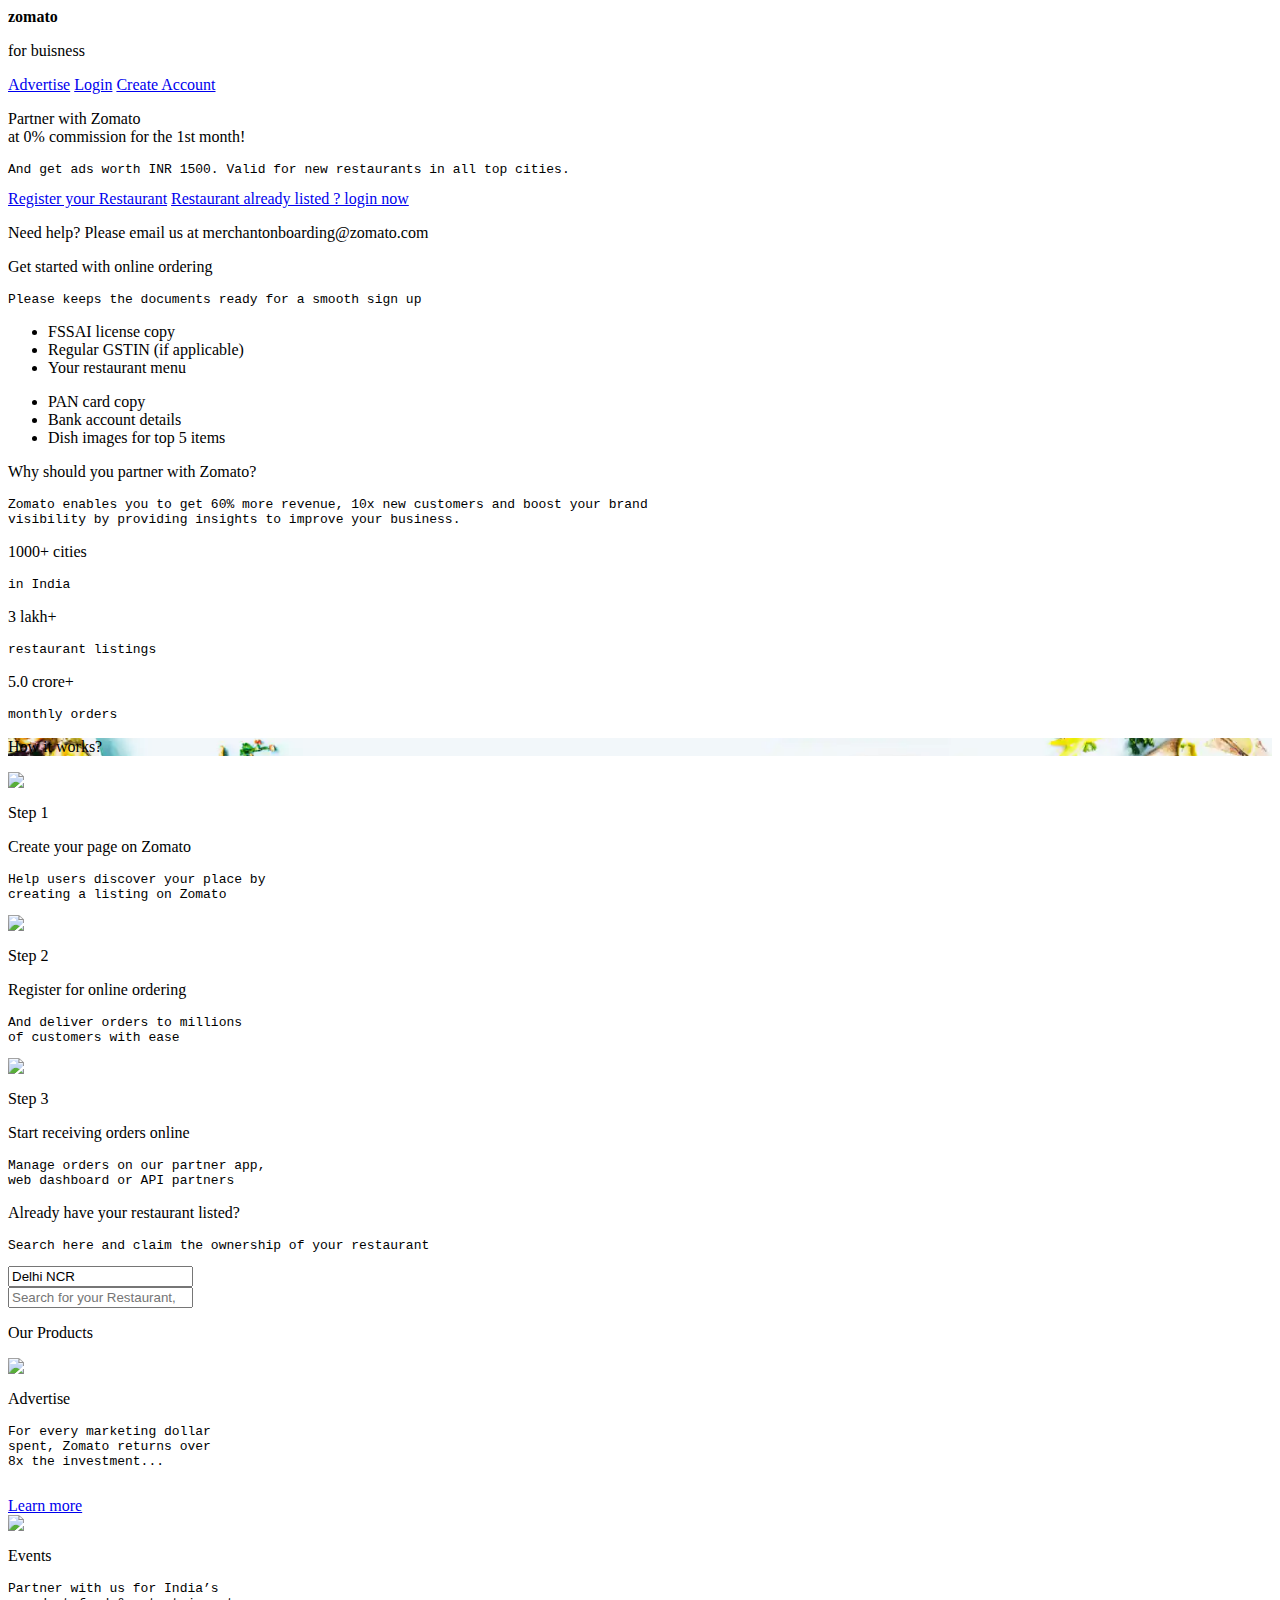
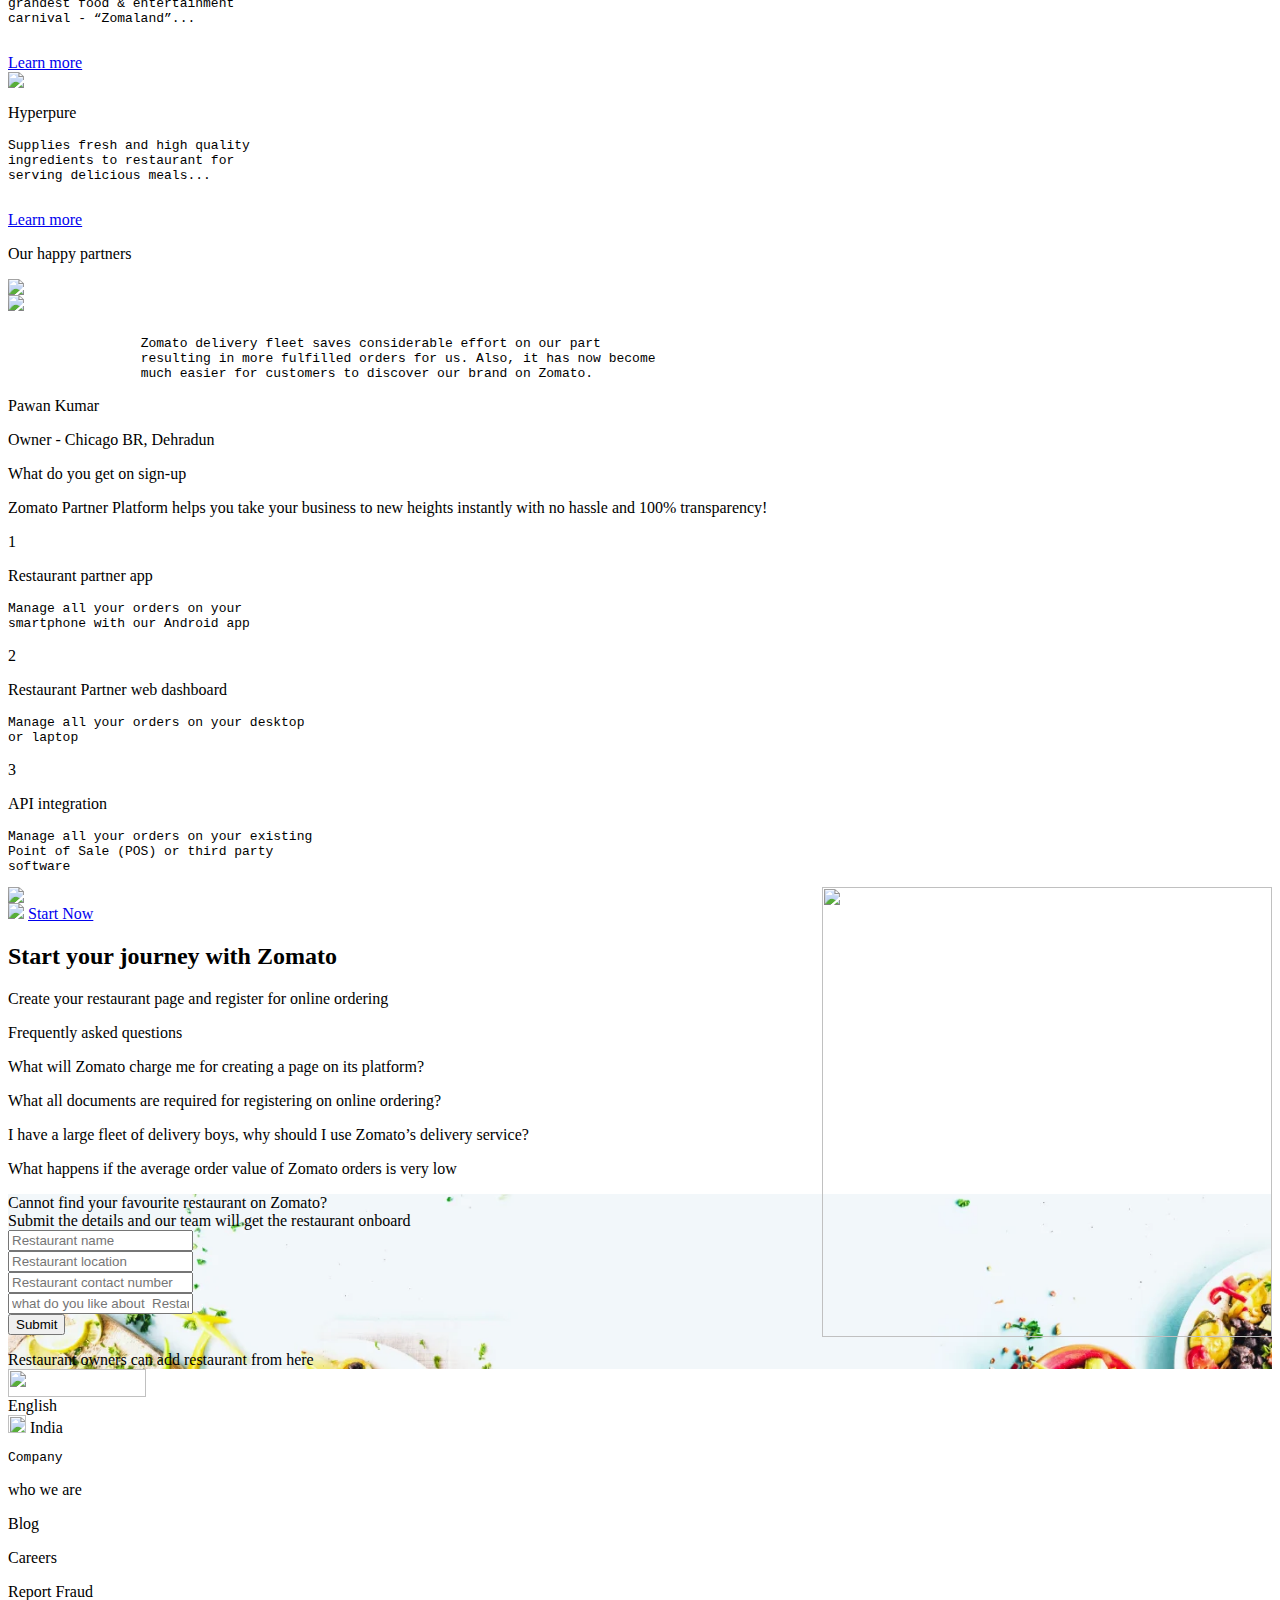
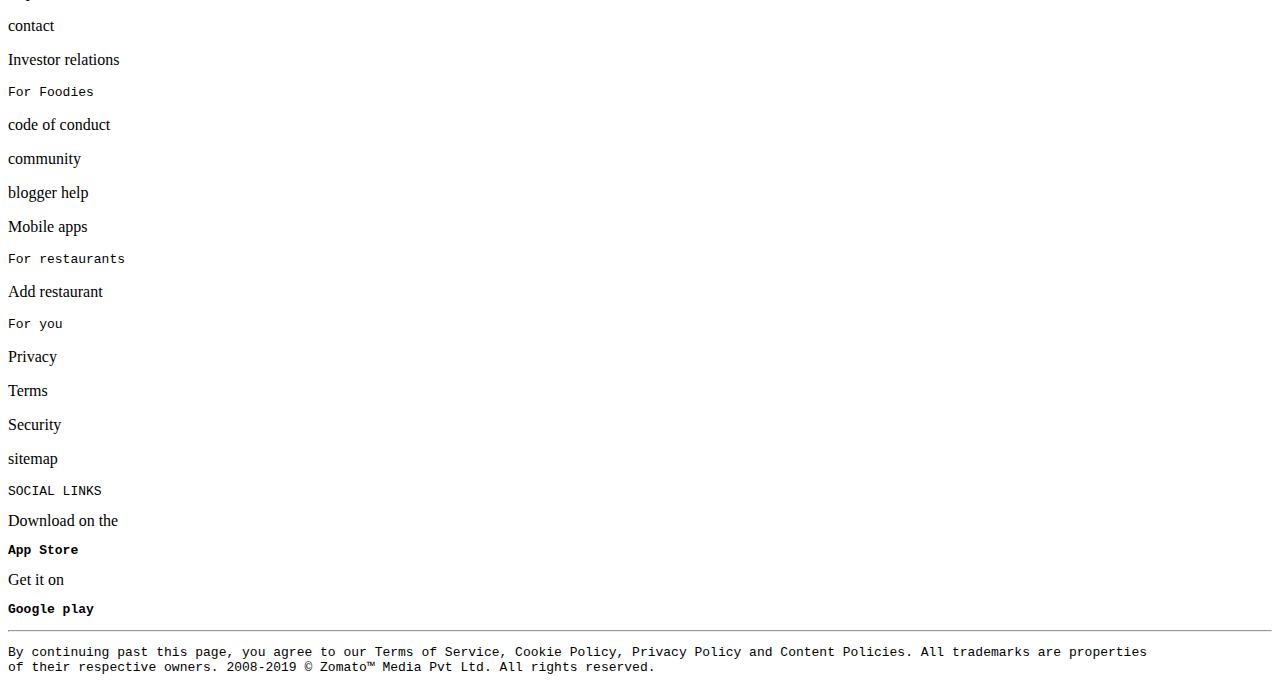
==== index.html @ 2018d525 "Rename zomatodemo.html to index.html" ====
<html>
	<head>
		<title> zomato webpage </title>
		<link rel="stylesheet" href="D:\zomato webpage\zomato.css" >
		<link rel="stylesheet" href="https://cdnjs.cloudflare.com/ajax/libs/font-awesome/6.4.0/css/all.min.css" integrity="sha512-iecdLmaskl7CVkqkXNQ/ZH/XLlvWZOJyj7Yy7tcenmpD1ypASozpmT/E0iPtmFIB46ZmdtAc9eNBvH0H/ZpiBw==" crossorigin="anonymous" referrerpolicy="no-referrer" />
		<link rel="preconnect" href="https://fonts.googleapis.com">
		<link rel="preconnect" href="https://fonts.gstatic.com" crossorigin>
		<link href="https://fonts.googleapis.com/css2?family=Mulish&family=Oxygen:wght@700&family=Ysabeau:ital,wght@0,400;1,900&display=swap" rel="stylesheet">
		<link rel="preconnect" href="https://fonts.googleapis.com">
		<link rel="preconnect" href="https://fonts.gstatic.com" crossorigin>
		<link href="https://fonts.googleapis.com/css2?family=Catamaran:wght@600;900&family=Outfit:wght@300&family=Rubik&family=Tajawal&display=swap" rel="stylesheet">
	</head>
	<body>
		<div id="food" style="background: url('https://b.zmtcdn.com/mx-onboarding-hero87f77501659a5656cad54d98e72bf0d81627911821.webp') no-repeat center bottom/cover;" >
		
			<p class="logo"><b>zomato</b></p>	
			<p class="hii">for buisness</p>	
	
			<a href="#" class="adv">Advertise</a>
			<a href="#" class="login">Login</a>		   
			<a href="#" class="account">Create Account</a>	
				<p class="heading">Partner with Zomato <br>
				at 0% commission for the 1st month!</p>		
				<pre class="small">And get ads worth INR 1500. Valid for new restaurants in all top cities.</pre>
				<a href="#" class="button">Register your Restaurant</a>			
				<a href="#" class="button1">Restaurant already listed ? login now</a>
				<p class="small1">Need help? Please email us at merchantonboarding@zomato.com</p>			
		</div>
		<div class="first" >
				
		</div>
          <div class="box">
			 <p class="heading1">Get started with online ordering</p>
			 <pre>Please keeps the documents ready for a smooth sign up</pre>
			 <div class="listone">
			 <ul >
			    <li><i class="fa-solid fa-circle-check  tick"></i>FSSAI license copy</li>
			    <li><i class="fa-solid fa-circle-check  tick"></i>Regular GSTIN (if applicable)</li>
			    <li><i class="fa-solid fa-circle-check  tick"></i>Your restaurant menu</li>
			 </ul>
			 </div>
			 <div class="listtwo">
			  <ul >
			    <li><i class="fa-solid fa-circle-check  tick"></i>PAN card copy</li>
			    <li><i class="fa-solid fa-circle-check  tick"></i>Bank account details</li>
			    <li><i class="fa-solid fa-circle-check  tick"></i>Dish images for top 5 items</li>
			  </ul>
			  </div>
		  </div>
		  <div id="box">
		    <p class="heading2">Why should you partner with Zomato?</p>
			<pre>Zomato enables you to get 60% more revenue, 10x new customers and boost your brand
visibility by providing insights to improve your business.</pre>
		  
		  </div>
		  <div class="block1">
		       <div class="earth">
			     <i class="fa-solid fa-earth-americas  world"></i> 
				 <p>1000+ cities</p>
				 <pre>in India</pre>
			   </div>
		  </div> 
		  <div class="block2">
		       <div class="earth">
			    <i class="fa-solid fa-store  world"></i>
				 <p>3 lakh+</p>
				 <pre>restaurant listings</pre>
			   </div>
		  </div>
		  <div class="block2">
		       <div class="earth">
			     <i class="fa-solid fa-calendar-days  world"></i>
				 <p>5.0 crore+</p>
				 <pre>monthly orders</pre>
			   </div>
		  </div>
          <div id="cover2" style="background: url('images/cover1.webp') no-repeat center bottom/cover;" >
		     <div class="work"> <p>How it works?</p> </div>
		  
		  </div>  
		  <div class="card">
           <img src="https://b.zmtcdn.com/merchant-onboarding/ecb5e086ee64a4b8b063011537be18171600699886.png">
		    <p class="steps">Step 1</p>
			<p class="aboutsteps">Create your page on Zomato</p>
			<pre class="second">Help users discover your place by
creating a listing on Zomato</pre>
		  </div>
		  <div class="card2">
		   <img src="https://b.zmtcdn.com/merchant-onboarding/71d998231fdaeb0bffe8ff5872edcde81600699935.png">
		   	<p class="steps">Step 2</p>
			<p class="aboutsteps">Register for online ordering</p>
			<pre class="second">And deliver orders to millions
of customers with ease</pre>
		  </div>
		  <div class="card3">
		   <img src="https://b.zmtcdn.com/merchant-onboarding/efdd6ac0cd160a46c97ad58d9bbd73fd1600699950.png" >
		    <p class="steps">Step 3</p>
			<p class="aboutsteps">Start receiving orders online</p>
			<pre class="second">Manage orders on our partner app,
web dashboard or API partners</pre>
		  </div>
		  <div class="grey">
		  <p class="work2">Already have your restaurant listed?</p>
		  <pre>Search here and claim the ownership of your restaurant</pre>
		  
		  <a  class="location"><i class="fa-solid fa-location-dot icon"></i> <input type="text" value="Delhi NCR"><i class="fa-solid fa-x  mark"></i></a>
		  
		  <div class="search"> <input type="search" name="search" placeholder="Search for your Restaurant,eg.Greenland Cafe"> 
		   </div>

		  </div>
		 
		  <p class="our">Our Products</p>
		  <div class="bxx">
		     <img src="https://b.zmtcdn.com/merchant-onboarding/be4f70ca22a3b31a84b3cf8ed811f0281600769259.png">
			 <p class="heading3">Advertise</p>
			  <i class="fa-solid fa-chevron-left click1"></i>
			 <pre class="five">
For every marketing dollar 
spent, Zomato returns over
8x the investment...
             </pre>
			  <a href="#" class="learnmore">Learn more<i class="fa-solid fa-caret-right"></i></a>
		  </div>
		  
		  <div class="bxx1">
		     <img src="https://b.zmtcdn.com/merchant-onboarding/2c7dd621a502cde6f5051fc6d411b8881600769171.png">
			 <p class="heading3">Events</p>
			 <pre class="five">
Partner with us for India’s
grandest food & entertainment
carnival - “Zomaland”...
             </pre>
			 <a href="#" class="learnmore">Learn more<i class="fa-solid fa-caret-right"></i></a>
		  </div>
		  <div class="bxx1">
		     <img src="https://www.zomato.com/partner-with-us/static/media/ZomatoAdvertise.31195a83.svg">
			 <p class="heading3">Hyperpure</p>
			 <i class="fa-solid fa-chevron-right  click"></i>
			 <pre class="five">
Supplies fresh and high quality
ingredients to restaurant for
serving delicious meals...
             </pre>
			 <a href="#" class="learnmore">Learn more<i class="fa-solid fa-caret-right"></i></a>
		  </div>
		  <div class="dot">
	      <i class="fa-solid fa-ellipsis  threedot"></i>
		  </div>
		 <div class="box-1">
		 		  <i class="fa-solid fa-chevron-left click3"></i>
		 <p>Our happy partners</p>
		  <img src="https://b.zmtcdn.com/merchant-onboarding/9baa012d14c167b0a313d46cefb667051600688642.png" > 
		  
		 <div class="owners">
		
		  <img src="https://www.zomato.com/partner-with-us/static/media/Tushar.6bc47b8a.png" > 
		  <pre style="margin-top:2%;">
		 Zomato delivery fleet saves considerable effort on our part
		 resulting in more fulfilled orders for us. Also, it has now become
		 much easier for customers to discover our brand on Zomato.</pre>
		 
		  <p class="name">Pawan Kumar</p>
		  <p class="name1">Owner - Chicago BR, Dehradun</p>
		  
		 </div>

		  <i class="fa-solid fa-chevron-right  click2"></i>
		   <div class="dot1">
	      <i class="fa-solid fa-ellipsis  threedot"></i>
		  </div>
		 </div>
		 
		 <div id="signup">
		 <div class="karan">
		    <p>What do you get on sign-up</p>
		 </div>
		 <div class="karan-ka-beta">
		 <p>Zomato Partner Platform helps you take your business to new heights instantly with no hassle and 100% transparency!</p>
		 </div>
		 <div class="notes">
		  <div class="one"><p>1</p></div>
		  <div class="one-1">
		  <p>Restaurant partner app</p>
		  <pre>
Manage all your orders on your
smartphone with our Android app</pre>
		  </div>
		  
		  
		  <div class="one"><p>2</p></div>
		  <div class="one-1">
		  <p>Restaurant Partner web dashboard</p>
		  <pre>
Manage all your orders on your desktop 
or laptop</pre>
		  </div>
		  
		  <div class="one"><p>3</p></div>
		  <div class="one-1">
		  <p>API integration</p>
		  <pre>
Manage all your orders on your existing 
Point of Sale (POS) or third party
software</pre>
		  </div>
		 </div>
		 <div class="pics" >
		 <img src="https://b.zmtcdn.com/merchant-onboarding/79eb25cb1ca011c4e486ea095b9bd23e1600698831.png">
         <img src="https://b.zmtcdn.com/merchant-onboarding/2b0ec3e91e16dfcae922f213fdf808f11600934847.png" height="450px" align="right"  >
		 </div>
		 </div>
		 <div id="journey">
		   <img src="https://www.zomato.com/partner-with-us/static/media/StartJourney.7cfaaf0a.jpg">
		    <a href="#" class="start">Start Now<i class="fa-solid fa-caret-right  arr"></i></a>
		   <div class="heading4">
		   <h2>Start your journey with Zomato</h2>
		   <p>Create your restaurant page and register for online ordering</p>
		   
		   </div>
		
		 </div>
		 <div class="questions">Frequently asked questions </div>
		 <div class="q-1"><p>What will Zomato charge me for creating a page on its platform?</p><i class="fa-solid fa-chevron-down okay "></i></div>
		 <div class="q-1"><p>What all documents are required for registering on online ordering?</p><i class="fa-solid fa-chevron-down okay"></i></div>
		 <div class="q-1"><p>I have a large fleet of delivery boys, why should I use Zomato’s delivery service?</p><i class="fa-solid fa-chevron-down okay"></i></div>
		 <div class="q-1"><p>What happens if the average order value of Zomato orders is very low</p><i class="fa-solid fa-chevron-down okay"></i></div>
        
		
		<div class="last-cover" style="background: url('images/lastcover.webp') no-repeat center bottom/cover;">
		 <div class="fav">
		    <div class="fav-1">
			<div class="write">Cannot find your favourite restaurant on Zomato?</div>
			<div class="write-1">Submit the details and our team will get the restaurant onboard</div>
			</div>
		    <div class="fav-2">
			<div class="create">
			    <form>
				 <input type="text" id="rname" name="rname" class="inputt" placeholder="Restaurant name"><br>
				 <input type="search" id="rname" name="rname" class="inputt" placeholder="Restaurant location" > <i class="fa-solid fa-magnifying-glass  searchy"></i> <br>
				 <input type="number" id="rnumber" name="rnumber" class="inputt" placeholder="Restaurant contact number"><br>
				 <input type="text" id="rabout" name="rabout" class="inputt3" placeholder="what do you like about  Restaurant ?"><br>
				 <input type="submit" id="submit" class="submit">
			
				</form>
				<div class="write-2">Restaurant owners can <a>add restaurant from here</a></div>
			</div>
			</div>
			
		 </div>
		</div>
		<footer>
		<div class="last-div">
		  <img src="https://b.zmtcdn.com/web_assets/b40b97e677bc7b2ca77c58c61db266fe1603954218.png?fit=around|198:42&crop=198:42;*,*" height="28px" width="138px">
		   <div class="english"><i class="fa-solid fa-globe  cir"></i><span>English       <i class="fa-solid fa-chevron-down arr1"></i></span></div>
		  <div class="india"> 
		     <img src="https://th.bing.com/th/id/OIP.YHufaYYtdq8EtHQRPAx_9QHaE8?w=258&h=180&c=7&r=0&o=5&dpr=1.3&pid=1.7" height="18px"> <span>India <i class="fa-solid fa-chevron-down arr1"></i></span>
		  </div>
		   <div class="company"> 
		    <pre class="yun">Company</pre>
		    <p class="yuna">who we are</p>
		    <p class="yuna">Blog</p>
		    <p class="yuna">Careers</p>
		    <p class="yuna">Report Fraud</p>
		    <p class="yuna">contact</p>
		    <p class="yuna">Investor relations</p>
			
		   </div>
		   <div class="foodie"> 
		    <pre class="yun">For Foodies</pre>
		    <p class="yuna">code of conduct</p>
		    <p class="yuna">community</p>
		    <p class="yuna">blogger help</p>
		    <p class="yuna">Mobile apps</p>
			
		   </div>
		    <div class="rest"> 
		    <pre class="yun">For restaurants</pre>
		    <p class="yuna">Add restaurant</p>
			
		   </div>
		    
			<div class="you"> 
		    <pre class="yun">For you</pre>
		    <p class="yuna">Privacy</p>
		    <p class="yuna">Terms</p>
		    <p class="yuna">Security</p>
		    <p class="yuna">sitemap</p>
			
		   </div>
		   <div class="social">
		   <pre >SOCIAL LINKS</pre>
		   <div class="face">
		   <i class="fa-brands fa-facebook"></i>
		   <i class="fa-brands fa-square-twitter"></i>
		   <i class="fa-brands fa-square-instagram"></i>
		   </div>
		   <div class="apple">
		   <i class="fa-brands fa-apple  apl"></i>
		   <span>Download on the</span>
		   <pre><b>App Store</b></pre>
		   
		   </div>
		   <div class="apple">
		   <i class="fa-brands fa-google-play  pl2"></i>
		   <span class="get">Get it on</span>
		   <pre class="play"><b>Google play</b></pre>
		   
		   </div>
		   </div>
		   <hr class="line">
		   <pre class="last">
By continuing past this page, you agree to our Terms of Service, Cookie Policy, Privacy Policy and Content Policies. All trademarks are properties 
of their respective owners. 2008-2019 © Zomato™ Media Pvt Ltd. All rights reserved.</pre>
		</div>
		
		</footer>
 </body>

</html>
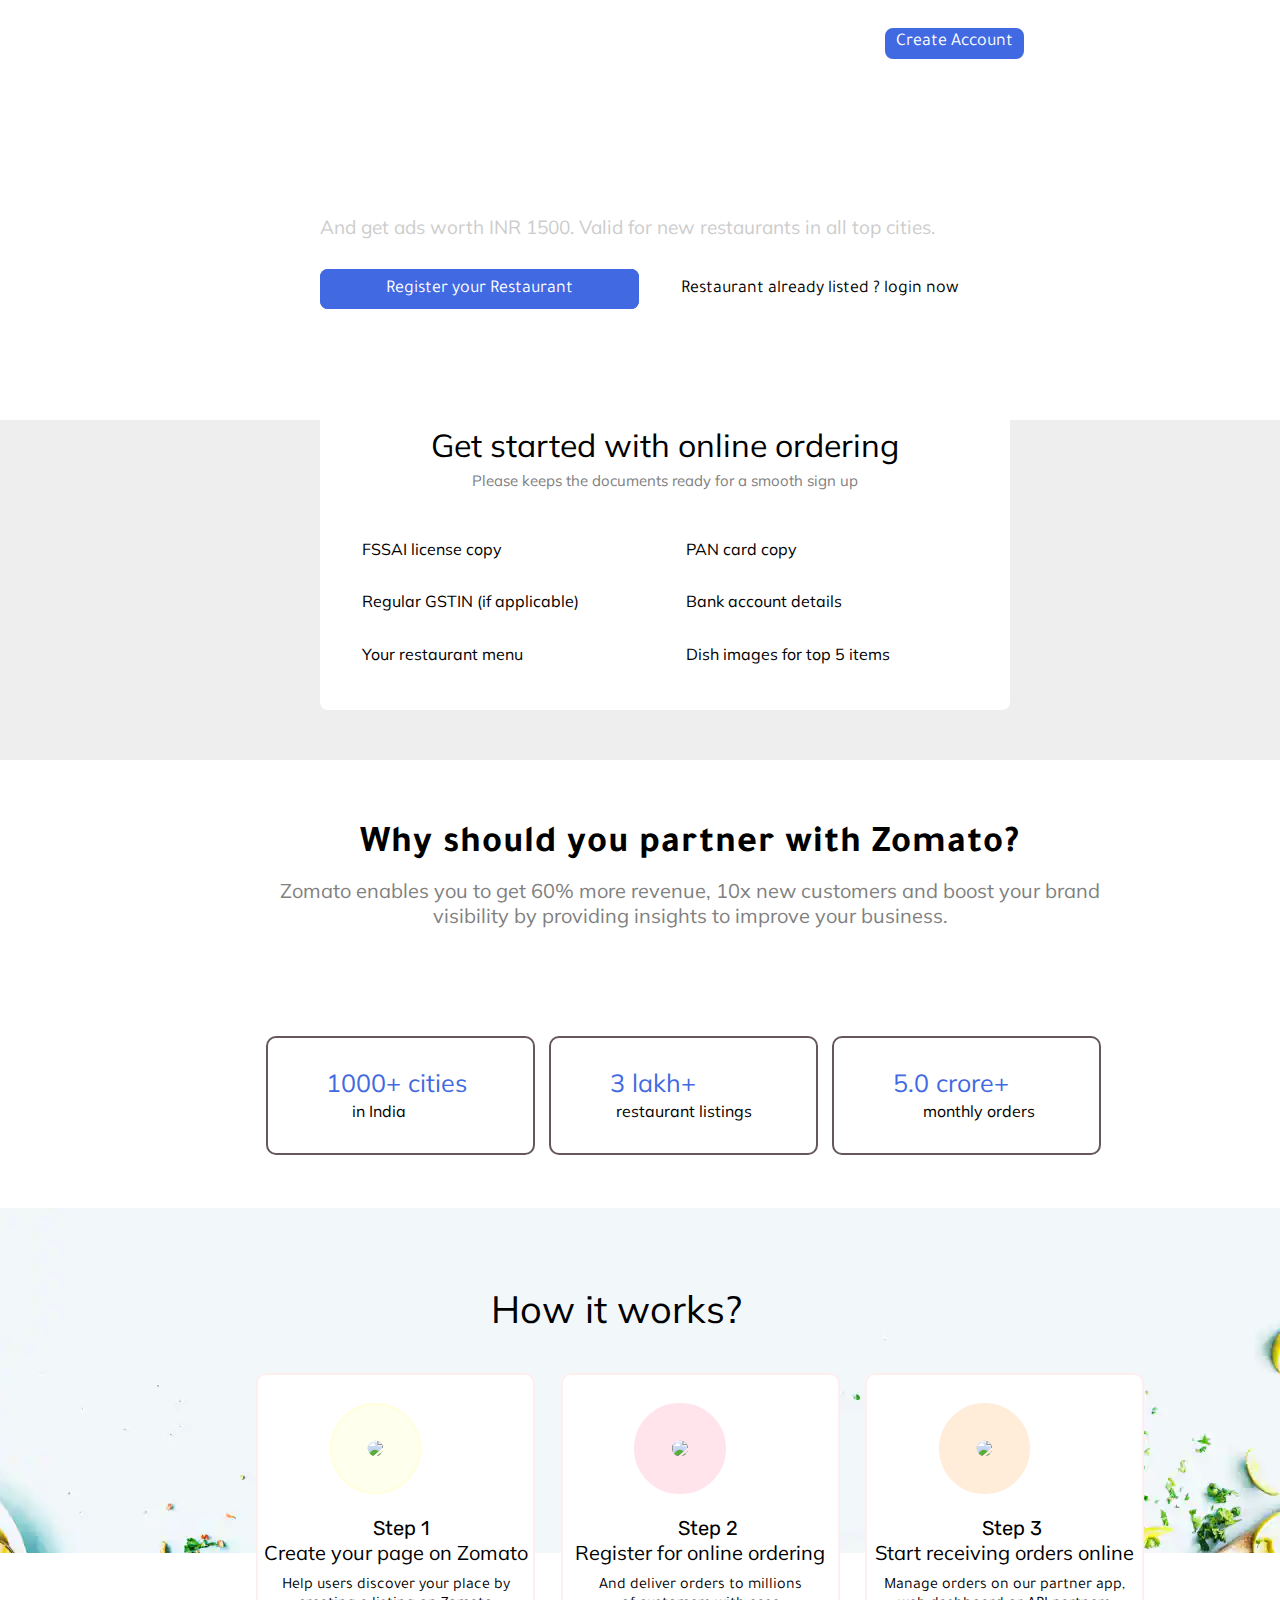
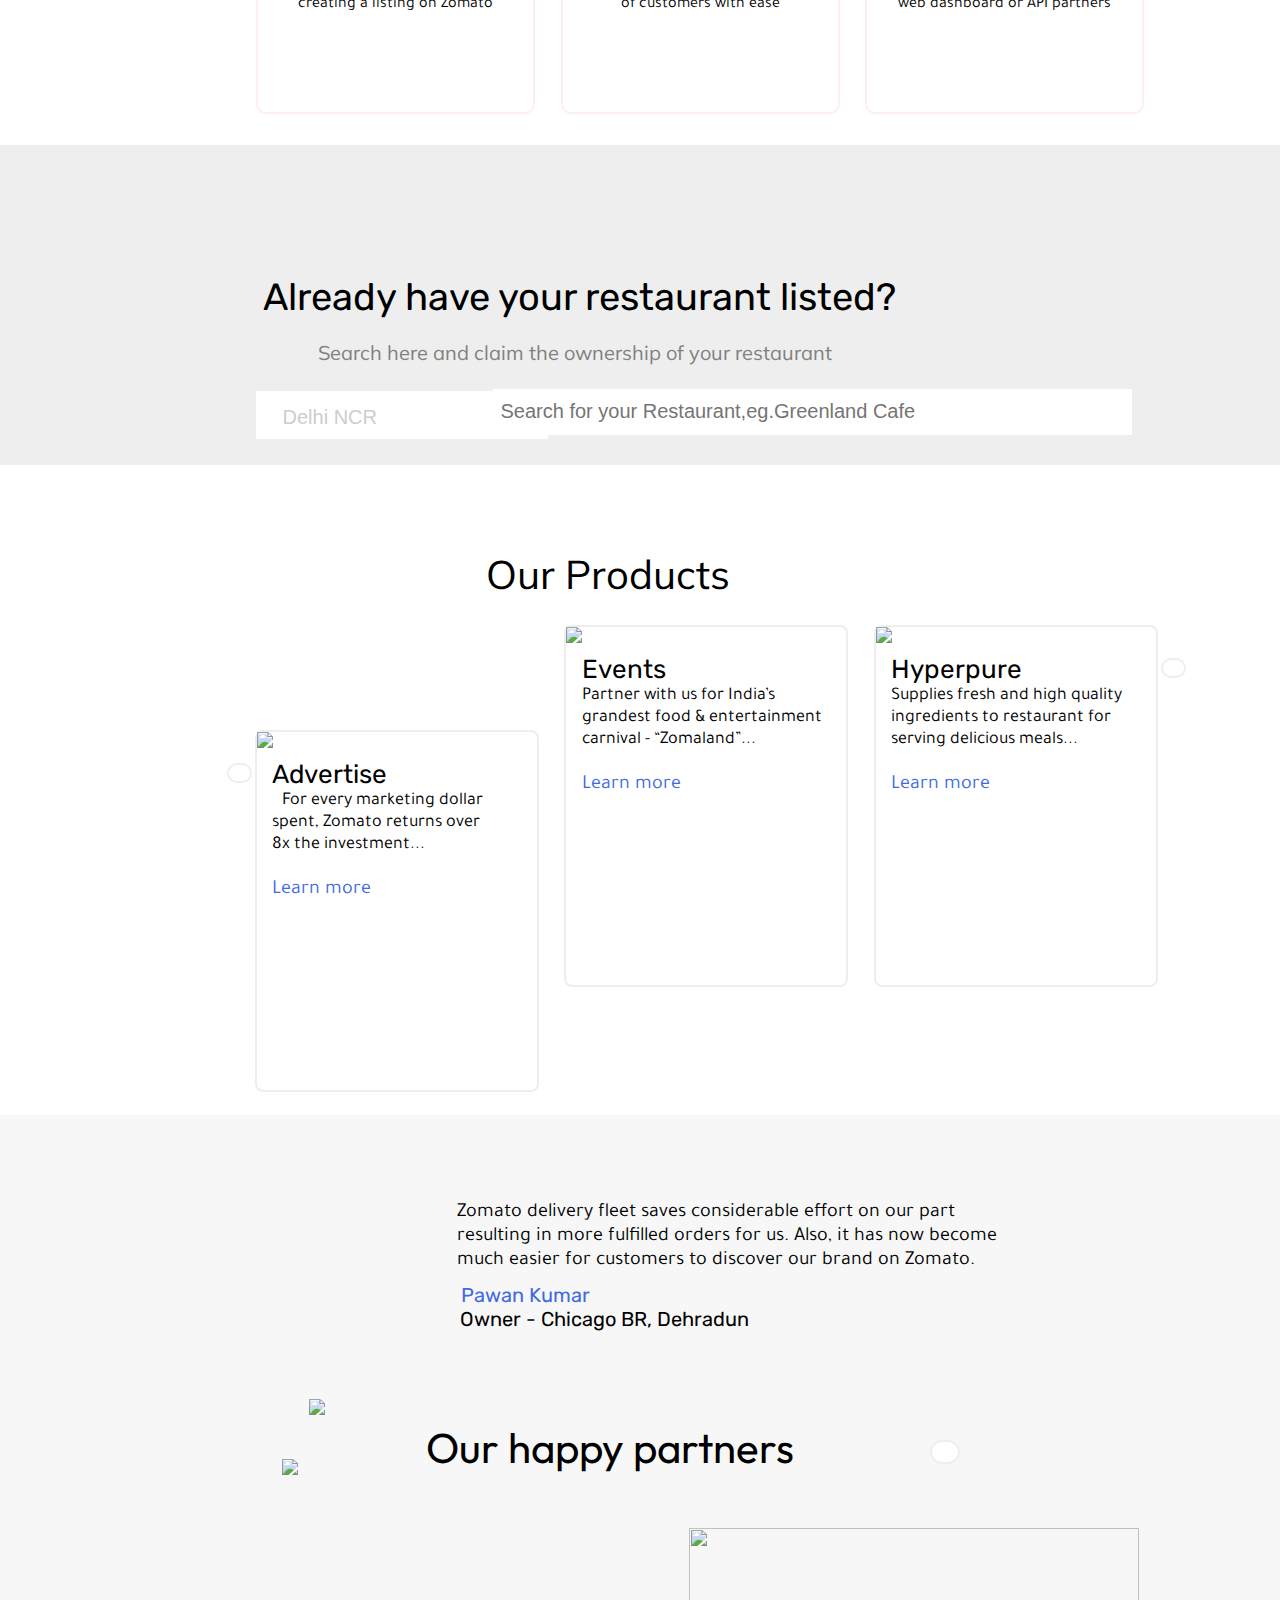
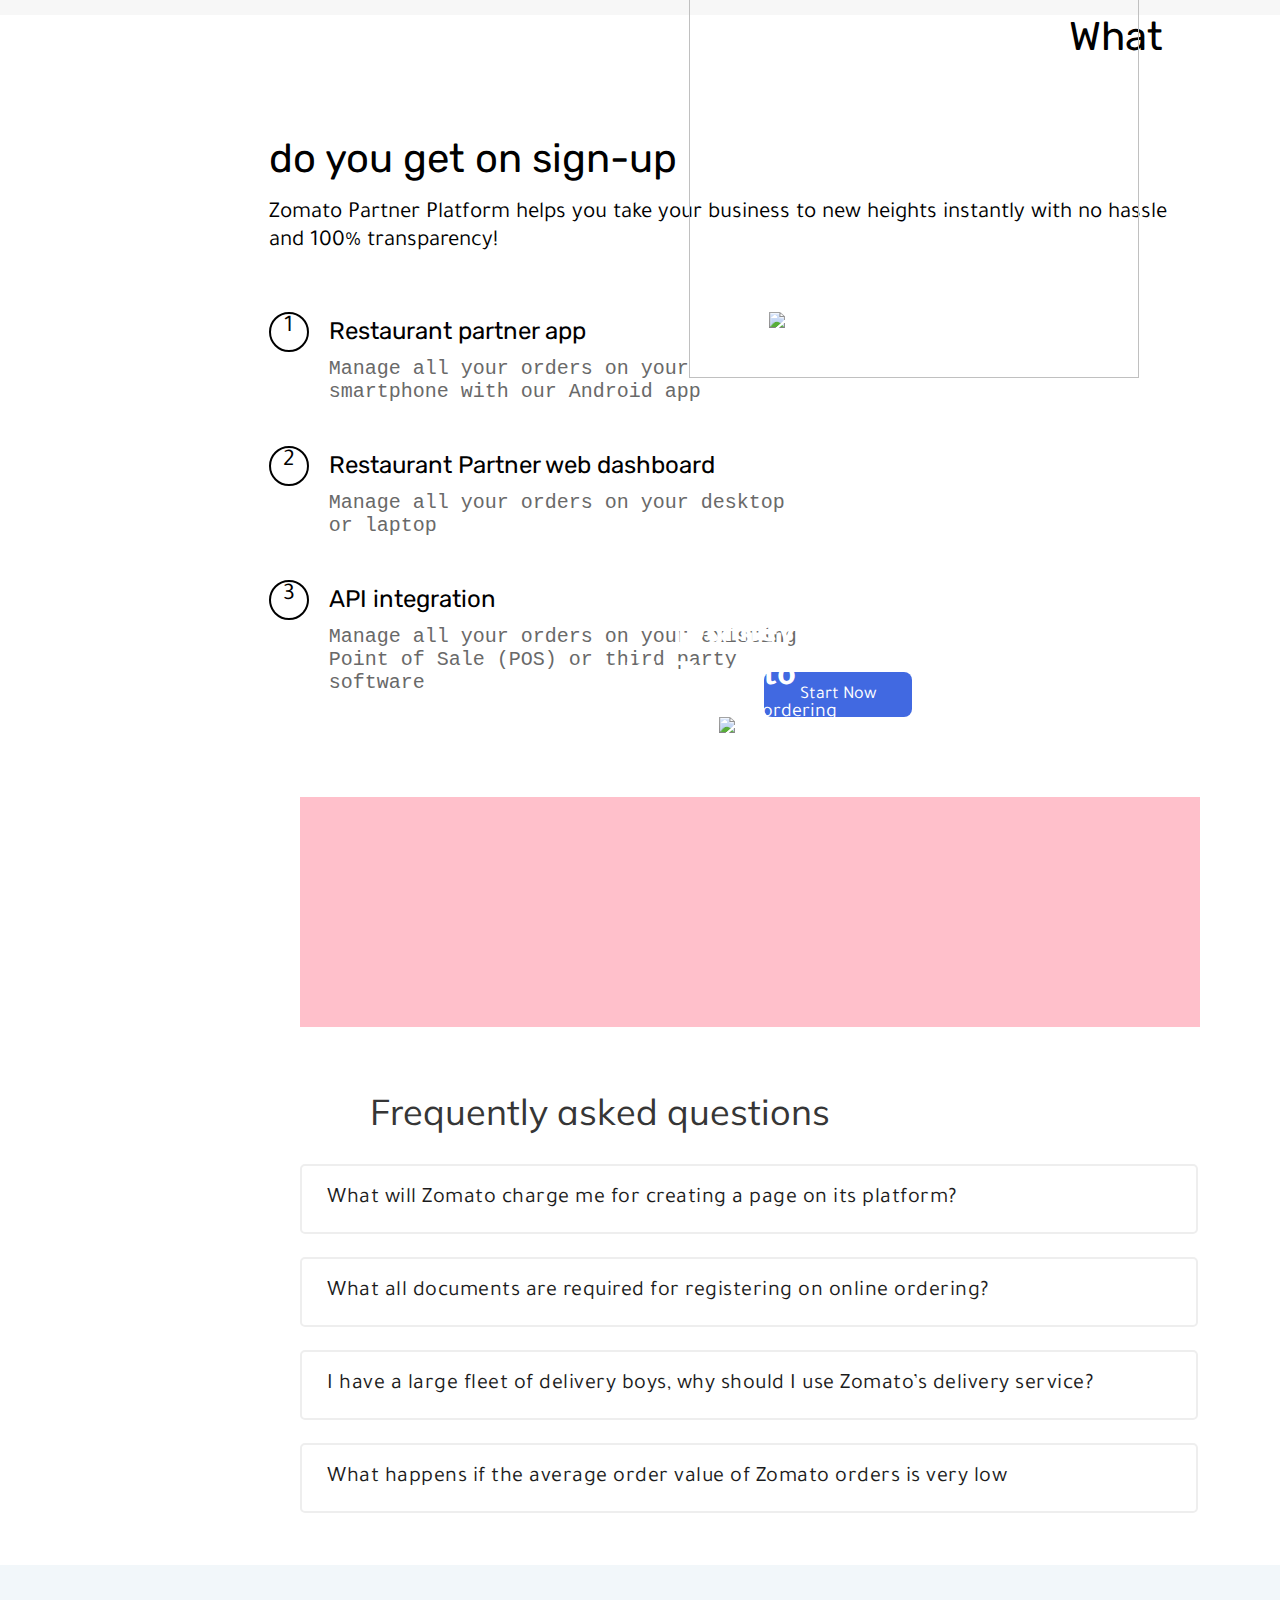
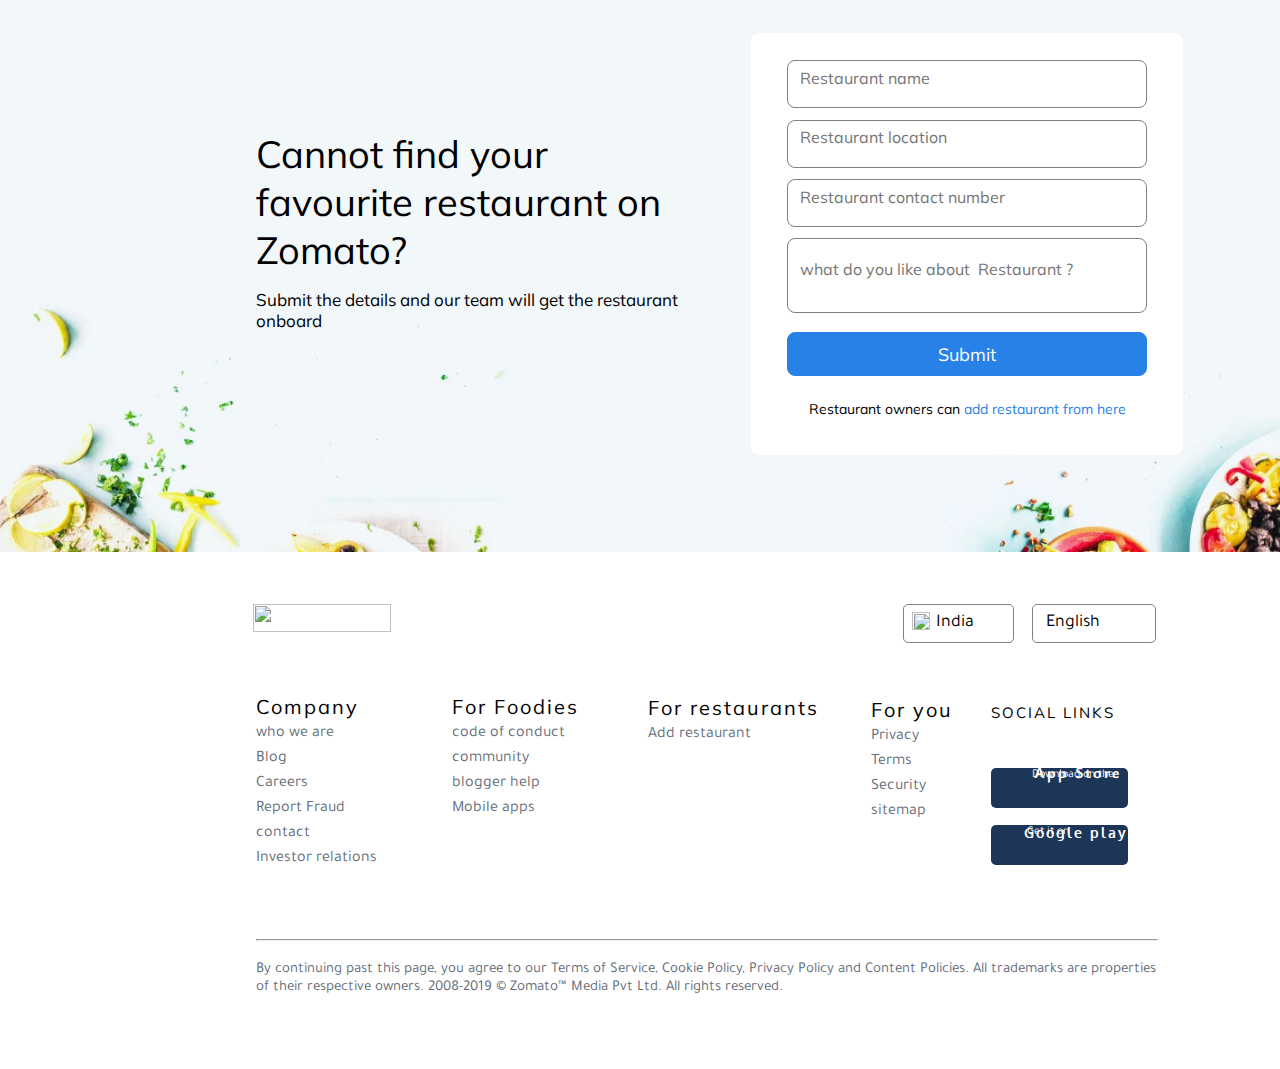
==== commit 8bb20e76: "Update index.html" ====
--- a/index.html
+++ b/index.html
@@ -1,7 +1,7 @@
 <html>
 	<head>
 		<title> zomato webpage </title>
-		<link rel="stylesheet" href="D:\zomato webpage\zomato.css" >
+		<link rel="stylesheet" href="zomato.css" >
 		<link rel="stylesheet" href="https://cdnjs.cloudflare.com/ajax/libs/font-awesome/6.4.0/css/all.min.css" integrity="sha512-iecdLmaskl7CVkqkXNQ/ZH/XLlvWZOJyj7Yy7tcenmpD1ypASozpmT/E0iPtmFIB46ZmdtAc9eNBvH0H/ZpiBw==" crossorigin="anonymous" referrerpolicy="no-referrer" />
 		<link rel="preconnect" href="https://fonts.googleapis.com">
 		<link rel="preconnect" href="https://fonts.gstatic.com" crossorigin>
--- a/zomato.css
+++ b/zomato.css
@@ -0,0 +1,1003 @@
+*{
+	 padding:0%;
+	 margin:0%;
+}
+#food{
+	height:420px;
+	width:100%;
+} 
+#food .logo{
+	margin-left:20%;
+	font-size:38px;
+	font-style:italic;
+	color:white;
+	font-family:Ysabeau;
+}
+.hii{
+	margin-left:20%;
+	color:white;
+	font-family:'Ysabeau', sans-serif;
+	font-style:italic;
+	margin-top:-0.7%;
+}
+#food .adv{
+	float:right;
+	margin-right:40%;
+	font-size:20px;
+	text-decoration:none;
+	color:white;
+	margin-top:-2.8%;
+	font-family:'Ysabeau', sans-serif;
+}
+.login{
+	float:right;
+	text-decoration:none;
+	color:white;
+	margin-top:-2.8%;
+	margin-right:32%;
+	font-size:18px;
+	border:2px solid white;
+	padding:0.1% 0.7% 0.1% 0.7%;
+	border-radius:8px;
+	font-family:'Tajawal', sans-serif;
+}
+.account{
+	float:right;
+	text-decoration:none;
+	color:white;
+	margin-top:-2.8%;
+	font-size:18px;
+	margin-right:20%;
+	border:2px solid #4169e1;
+	padding:0.1% 0.7% 0.3% 0.7%;
+	border-radius:8px;
+	background-color:#4169e1;
+	font-family:'Tajawal', sans-serif;
+}
+.first{
+	height:340px;
+	width:100%;
+	background-color:#eeeeee;
+}
+.heading{
+	font-size:42px;
+	margin-top:2%;
+	margin-left:25%;
+	color:white;
+	font-family:'Rubik', sans-serif;
+	
+}
+.small{
+	margin-left:25%;
+	font-size:19px;
+	color:#cdcdcd;
+	margin-top:2%;
+	margin-bottom:3%;
+	font-family:'Mulish', sans-serif;
+}
+.button{
+	color:white;
+	text-decoration:none;
+	margin-left:25%;
+	border:2px solid #4169e1;
+	padding:0.7% 5% 0.7% 5%;
+	border-radius:8px;
+	background-color:#4169e1;
+	font-size:18px;
+	font-family:'Tajawal', sans-serif;
+    
+}
+.button1{
+	color:black;
+	text-decoration:none;
+	margin-left:1%;
+	border:2px solid white;
+	padding:0.7% 1.8% 0.7% 1.8%;
+	border-radius:8px;
+	background-color:white;
+	font-size:18px;
+	font-family:'Tajawal', sans-serif;
+}
+.box{
+	background-color:white;
+	height:320px;
+	width:690px;
+	margin-left:25%;
+	position:relative;
+	bottom:370px;
+	border-radius:8px;
+}
+.heading1{
+	font-size:32px;
+	text-align:center;
+	padding-top:5%;
+	font-family:'Mulish', sans-serif;
+	font-weight:8vmin;
+}
+.box pre{
+	text-align:center;
+	font-size:15px;
+	color:gray;
+	margin-top:1%;
+	font-family:'Mulish', sans-serif;
+}
+.tick{
+	color:#0eb83a;
+	margin-right:3%;
+}
+.box ul{
+	float:left;
+	margin-left:5%;
+	margin-top:15%;
+	list-style:none;
+	font-family:'Mulish', sans-serif;
+	width:324px;
+}
+.small1{
+	color:white;
+	margin-left:25%;
+	margin-top:1%;
+	font-size:14px;
+	font-family:'Mulish', sans-serif;
+}
+.box ul li{
+	padding-bottom:10%;
+	padding-left:5%;
+}
+.listone{
+	float:left;
+}
+.listtwo{
+	float:left;
+}
+#box{
+	height:236px;
+	width:868px;
+	float:left;
+	margin-left:20%;
+	position:relative;
+	bottom:300px;
+}
+.heading2{
+	font-size:38px;
+	text-align:center;
+	padding-top:5%;
+	font-family:'Tajawal', sans-serif;
+	font-weight:bold;
+    letter-spacing:1px;
+}
+#box pre{
+	text-align:center;
+	font-size:20px;
+	color:gray;
+	margin-top:1%;
+	font-family:'Mulish', sans-serif;
+}
+.block1{
+	height:115px;
+	width:265px;
+	float:left;
+	margin-left:20.8%;
+	position:relative;
+	bottom:280px;
+	border:2px   solid #65575b;
+	border-radius:10px;
+	
+}
+
+.block2{
+	height:115px;
+	width:265px;
+	float:left;
+	margin-left:1.1%;
+	position:relative;
+	bottom:280px;
+	border:2px   solid #65575b;
+	border-radius:10px;	
+}
+.earth{
+	height:65px;
+	width:250px;
+	background-color:white;
+	padding-top:5%;
+	margin-top:5%;
+	margin-left:5%;
+}
+.world{
+	color:#4169e1;
+	margin-left:8%;
+	font-size:28px;
+	margin-top:3%;
+	float:left;
+}
+.block1 p{
+	float:left;
+	margin-left:10%;
+	font-size:25px;
+	margin-top:1%;
+	font-family:'Mulish', sans-serif;
+	color:#4169e1;
+}
+.block1 pre{
+	margin-top:1%;
+	margin-right:50%;
+	float:right;
+	font-size:16px;
+	font-family:'Mulish', sans-serif;
+}
+.block2 p{
+	float:left;
+	margin-left:10%;
+	font-size:25px;
+	margin-top:1%;
+	font-family:'Mulish', sans-serif;
+	color:#4169e1;
+}
+.block2 pre{
+	margin-top:1%;
+	margin-right:25%;
+	float:right;
+	font-size:16px;
+	font-family:'Mulish', sans-serif;
+}
+#cover2{
+	height:345px;
+	width:100%;
+	margin-top:10%;
+}
+.work{
+      float:right;
+	  margin-right:42%;
+	  font-size:38px;
+	  position:relative;
+	  bottom:150px;
+	  font-family:'Mulish', sans-serif;
+}
+.card{
+	height:337px;
+	width:275px;
+	background-color:white;
+	float:left;
+	position:relative;
+	bottom:180px;
+	margin-left:20%;
+	border:2px solid #ffeeee;
+	border-radius:10px;
+}
+.card2{
+	height:337px;
+	width:275px;
+	background-color:white;
+	float:left;
+	position:relative;
+	bottom:180px;
+	margin-left:2%;
+	border:2px solid #ffeeee;
+	border-radius:10px;
+}
+.card3{
+	height:337px;
+	width:275px;
+	background-color:white;
+	float:left;
+	position:relative;
+	bottom:180px;
+	margin-left:2%;
+	border:2px solid #ffeeee;
+	border-radius:10px;	
+}
+.card img{
+	margin-top:10%;
+	margin-left:26%;
+	border-radius:100px;
+	border:2px solid #ffffdd;
+	padding: 13% 13% 13% 13%;
+	background-color:#ffffee;
+
+}
+.card2 img{
+	margin-top:10%;
+	margin-left:26%;
+	border-radius:100px;
+	border:2px solid #ffe4ec;
+	padding: 13% 13% 13% 13%;
+	background-color:#ffe4ec;
+}
+.card3 img{
+	margin-top:10%;
+	margin-left:26%;
+	border-radius:100px;
+	border:2px solid #ffedda;
+	padding: 13% 13% 13% 13%;
+	background-color:#ffedda;
+}
+.steps {
+	font-size:20px;
+	font-family:'Rubik', sans-serif;
+	padding-left:115px;
+	padding-top:8%;
+}
+.aboutsteps{
+	font-size:20px;
+	font-family:'Mulish', sans-serif;
+    text-align:center;
+}
+.second{
+	text-align:center;
+	font-family:'Tajawal', sans-serif;
+	padding-top:4.5%;
+}
+.grey{
+	width:100%;
+	height:320px;
+	background-color:#eeeeee;
+	margin-top:15%;
+}
+.work2{
+	  float:right;
+	  margin-right:30%;
+	  font-size:38px;
+	  position:relative;
+	  bottom:20px;
+	  font-family:'Rubik', sans-serif;
+}
+.grey pre{
+	text-align:center;
+	font-size:20px;
+	color:gray;
+	margin-right:35%;
+	float:right;
+	font-family:'Mulish', sans-serif;
+}
+.search input{
+	float:left;
+	padding:0.9% 1% 0.9% 0.6%;
+	margin-left:38.5%;
+	position: relative;
+	bottom:50.6px;
+	border:white;
+	color:gray;
+	font-size:20px;
+	width:639px;
+	
+}
+.location{
+	float:left;
+	margin-top:2%;
+	margin-left:20%;
+
+}
+.location input{
+		float:left;
+        padding-top:8%; 
+		margin-top:0%;
+		font-size:20px;
+		border:white;
+		padding:6% 0% 3.7% 10%;
+		color:#cdcdcd;
+}
+.icon{
+	 color:gray;
+	 position:relative;
+     top:35px;	
+     margin-left:3%;	 
+	 
+}
+.mark{
+	margin-left:83%;
+    position:relative;
+	top:35px;
+	color:#cdcdcd;
+}
+.our{
+	margin-top:5%;
+	font-size:40px;
+	float:right;
+	margin-right:43%;
+	font-family:'Mulish', sans-serif;
+	
+}
+
+.bxx{
+	height:358px;
+	width:280px;
+	background-color:white;
+	margin-top:10.2%;
+	float:left;
+	margin-left:19.9%;
+	border-radius:8px;
+	border:2px solid #eeeeee;
+}
+.bxx1{
+	height:358px;
+	width:280px;
+	background-color:white;
+	margin-top:2%;
+	float:left;
+	margin-left:2%;
+	border-radius:8px;
+	border:2px solid #eeeeee;
+}
+.click1{
+	float:left;
+	position:relative;
+	right:30px;
+	bottom:27px;
+	background-color:white;
+	border:2px solid #eeeeee;
+	padding:2.8% 3.8% 2.8% 3.8%;
+	border-radius:100px;
+}
+.click{
+	float:right;
+	position:relative;
+	left:30px;
+	bottom:27px;
+	background-color:white;
+	border:2px solid #eeeeee;
+	padding:2.8% 3.8% 2.8% 3.8%;
+	border-radius:100px;
+}
+.heading3{
+	text-align:left;
+	font-size:26px;
+	padding-top:4%;
+	padding-left:5.5%;
+	font-family:'Rubik', sans-serif;
+}
+.five{
+	font-size:18px;
+	font-family:'Tajawal', sans-serif; 
+	padding-left:5.5%;
+}
+.learnmore{
+	text-decoration:none;
+	font-family:'Tajawal', sans-serif; 
+	font-size:20px;
+	padding-left:5.5%;
+	color:#4169e1;
+
+}
+.dot{
+	height:46px;
+	width:900px;
+	float:left;
+	margin-left:20%;
+}
+.dot .threedot{
+	font-size:40px;
+	padding-left:49%;
+	color:gray;	
+}
+.box-1{
+	height:500px;
+	width:100%;
+	background-color:#f7f7f7;
+	margin-top:650px;
+}
+.box-1 > p{
+	font-size:42px;
+	float:right;
+	margin-right:38%;
+	margin-top:5%;
+	font-family:'Outfit', sans-serif;
+}
+.box-1 img{
+	margin-left:22%;
+	margin-top:8%;
+	
+}
+.owners{
+	height:300px;
+	width:800px;
+	float:left;
+	margin-left:21%;
+	position:relative;
+	bottom:140px;
+}
+.owners img{
+	float:left;
+	margin-left:5%;
+}
+.owners pre{
+	float:right;
+	font-size:20px;
+	position:relative;
+	bottom:150px;
+	margin-right:9%;
+	font-family:'Tajawal', sans-serif; 	
+}
+.name{
+	float:left;
+	margin-left:24%;
+	position:relative;
+	bottom:140px;
+	font-size:20px;
+	font-family:'Rubik', sans-serif;
+	color:#4169e1;
+}
+.name1{
+	float:right;
+	margin-right:40%;
+	position:relative;
+	bottom:140px;
+	font-size:20px;
+	font-family:'Rubik', sans-serif;
+	
+}
+.click2{
+	float:right;
+	margin-right:25%;
+    position:relative;
+    bottom:335px;	
+	background-color:white;
+	border:2px solid #eeeeee;
+	padding:10px 13px 10px 13px;
+	border-radius:100px;
+}
+.click3{
+	float:left;
+	margin-top:17%;
+	position:relative;
+	left:310px;
+	background-color:white;
+	border:2px solid #eeeeee;
+	padding:10px 13px 10px 13px;
+	border-radius:100px;
+}
+.dot1{
+	height:46px;
+	width:900px;
+	float:left;
+	margin-left:20%;
+	position:relative;
+	bottom:260px;
+}
+.dot1 .threedot{
+	font-size:40px;
+	padding-left:49%;
+	color:gray;	
+}
+#signup{
+	height:674px;
+	width:900px;
+	margin-left:21%;
+	position:relative;
+	bottom:110px;
+}
+.karan p{
+	margin:108px 0px 0px;
+	font-size:40px;
+	font-family:'Rubik', sans-serif;
+}
+.karan-ka-beta p{
+	margin:18px 0px 48px;
+	height:64px;
+	width:900px;
+	font-size:23px;
+	font-family:'Tajawal', sans-serif;
+}
+.notes{
+	height:496px;
+	width:450px;
+    float:left;
+	
+}
+.one p{
+	height:36px;
+	width:36px;
+	margin:0px 18px 0px 0px;
+	border:2px solid black;
+	border-radius:30px;
+	text-align:center;
+	font-size:24px;
+	color:black;
+font-family:'Tajawal', sans-serif;	
+}
+.one p:hover{
+	border:2px solid #e4eefa;
+	color:#e4eefa;	
+	background-color:#2781e7;
+}
+.one-1 p{
+	width:396px;
+	height:30px;
+	font-size:24px;
+	font-family:'Rubik', sans-serif;
+	margin:0px 18px 0px 60px;
+	position:relative;
+	bottom:35px;
+}
+.one-1 p:hover{
+	color:#2781e7;	
+}
+.one-1 pre{
+	height:64px;
+	width:396px;
+	font-size:20px;
+	margin:0px 18px 0px 60px;
+	position:relative;
+	bottom:25px;
+	color:#696969;
+}
+.pics{
+	float:right;
+	height:450px;
+	width:400px;
+}
+.pics img:nth-child(2) {
+	position:relative;
+	bottom:400px;
+	margin:0px 30px 0px 0px;
+}
+#journey{
+	width:900px;
+	height:230px;
+	background-color:pink;
+	margin:0px 0px 0px 300px;
+}
+#journey img{
+	position:relative;
+	bottom:80px;
+	
+}
+.heading4 h2{
+	color:white;
+	font-size:36px;
+	font-family:'Tajawal', sans-serif;
+	text-align:right;
+	position:relative;
+	right:310px;
+	
+}
+.heading4{
+	width:806px;
+	height:158.2px;
+	position:relative;
+	bottom:300px;
+}
+.heading4 p{
+	margin:0px 0px 0px 20px;
+	font-size:20px;
+	color:white;
+	font-family:'Tajawal', sans-serif;
+}
+.questions{
+	height:40px;
+	width:900px;
+	padding-top:3%;
+	margin:24px 40px 0px 150px;
+	font-size:36px;
+	text-align:center;
+	font-family:'Mulish', sans-serif;
+	color:#363636;
+}
+.q-1{
+	height:58px;
+	width:898px;
+	margin:35px 0px 0px 300px;
+	
+	
+}
+.q-1 p{
+	font-size:22px;
+	text-align:;
+	padding:20px 24px 20px 25px;
+	font-family:'Tajawal', sans-serif;
+	color:#1c1c1c;
+	border:2px solid #eeeeee;
+	border-radius:5px;
+	letter-spacing:0.5px;
+}
+.okay{
+	float:right;
+	margin-right:2%;
+	position:relative;
+	bottom:40px;	
+}
+.start{
+	
+	background-color:#4169e1;
+	text-decoration:none;
+	color:white;
+	position:relative;
+	bottom:200px;
+	float:left;
+	margin-left:5%;
+	text-align:center;
+    padding:1.3% 4% 1.3% 4%;
+	font-family:'Tajawal', sans-serif;
+	border-radius:8px;
+	font-size:18px;
+
+}
+.arr{
+    position:relative;
+	left:12px;
+	padding-top:2%;
+}
+.last-cover{
+	height:587px;
+	width:100%;
+	margin-top:5%;
+}
+.fav{
+	height:587px;
+	width:900px;
+	margin-left:20%;
+}
+.fav-1{
+	height:467px;
+	width:450px;
+	padding:120px 0px 0px;
+	float:left;
+}
+.fav-2{
+	width:450px;
+	height:577px;
+	float:left;
+}
+.write{
+	width:450px;
+	height:141px;
+	font-size:38px;
+	font-family:'Mulish', sans-serif;
+	margin-top:10%;
+}
+.write-1{
+	height:41px;
+	width:450px;
+	font-size:17px;
+	font-family:'Mulish', sans-serif;
+	margin-top:4%;
+}
+.create{
+	height:390px;
+	width:400px;
+	background-color:white;
+	margin:30px 0px 0px;
+	padding:16px;
+	border-radius:8px;
+	box-shadow:#c0c0c2;
+	margin-left:10%;
+	margin-top:15%;
+}
+.inputt{
+	margin-top:3%;
+	height:48px;
+	width:360px;
+	padding:0px 0px 13px 12px ;
+	font-family:'Mulish', sans-serif;
+	font-size:16px;
+	border:1px solid gray ;
+	border-radius:8px;
+}
+form{
+	margin-left:5%;
+}
+.inputt3{
+	margin-top:3%;
+	padding:0px 0px 13px 12px ;
+	height:75px;
+	width:360px;
+	font-family:'Mulish', sans-serif;
+	font-size:16px;
+	border:1px solid gray ;
+	border-radius:8px;
+}
+.searchy{
+	position:relative;
+	right:28px;
+	color:gray;
+	margin-top:1%;
+}
+.submit{
+	width:360px;
+	height:44px;
+	padding:0px 16px;
+	background-color:#2781e7;
+	margin-top:5%;
+	border-radius:8px;
+	border: 1px solid #2781e7;
+	font-family:'Mulish', sans-serif;
+	font-size:18px;
+	color:white;
+}
+.submit:hover{
+	font-family:'Ysabeau', sans-serif;
+	background-color:#4169e1;
+	font-size:20px;
+	color:white;
+}
+.write-2{
+	height:18px;
+	width:360px;
+	margin-top:6%;
+	text-align:center;
+	margin-left:5%;
+	font-family:'Mulish', sans-serif; 
+	font-size:14px;
+}
+.write-2 a{
+	text-decoration:none;
+	color:#2781e7;
+	font-family:'Mulish', sans-serif; 
+}
+footer{
+    width:100%;
+    height:300px;
+}
+.last-div{
+	height:250px;
+	width:900px;
+	margin-left:20%;
+	margin-top:4%;
+}
+.last-div > img{
+     position:relative;
+	 right:350px;
+}
+.india{
+	width:109px;
+	height:37px;
+	border:1px solid gray;
+	float:right;
+	margin-right:2%;
+	border-radius:5px;
+}
+.india img{
+	float:left;
+	margin-top:7%;
+	margin-left:7%;
+}
+.india span{
+	position:relative;
+	top:7px;
+	margin-left:6%;
+	font-family:'Tajawal', sans-serif; 
+	font-size:18px;
+}
+.arr1{
+	font-size:12px;
+}
+.english{
+	width:122px;
+	height:37px;
+	border:1px solid gray;
+	float:right;
+	border-radius:5px;
+}
+.english span{
+	position:relative;
+	top:7px;
+	margin-left:6%;
+	font-family:'Tajawal', sans-serif; 
+	font-size:18px;
+}
+.cir{
+	position:relative;
+	top:7px;
+	margin-left:5%;
+}
+.company{
+	width:151px;
+	height:186px;
+	margin-top:10%;
+	float:left;
+}
+.yun{
+	font-size:20px;
+	letter-spacing:2px;
+	font-family:'Mulish', sans-serif; 
+}
+.yuna{
+	margin-top:4%;
+	font-family:'Tajawal', sans-serif;
+	color:#646c77;
+}
+.foodie{
+	width:151px;
+	height:186px;
+	margin-top:10%;
+	float:left;
+	margin-left:5%;
+}
+.rest{
+	width:151px;
+	height:186px;
+	margin-top:7%;
+	float:left;
+	margin-left:5%;
+}
+.you{
+	width:151px;
+	height:186px;
+	margin-top:6%;
+	float:left;
+	margin-left:8%;
+}
+.social{
+	width:165px;
+	height:186px;
+	float:right;
+	position:relative;
+	bottom:180px;
+}
+.social pre{
+	font-size:15px;
+	letter-spacing:2px;
+	font-family:'Mulish', sans-serif; 
+}
+.face{
+	height:22px;
+	width:159px;
+	margin-left:0%;
+	margin-top:5%;
+}
+.face i{
+	padding-left:3%;
+	font-size:20px;
+}
+.apple{
+	width:137px;
+	height:40px;
+	background-color:#1d3557;
+	border-radius:5px;
+	margin-top:10%;
+}
+.apple span{
+	color:white;
+	font-family:'Tajawal', sans-serif;
+	font-size:12px;
+		float:right;
+	margin-right:10%;
+}
+.apple .get{
+	color:white;
+	font-family:'Tajawal', sans-serif;
+	font-size:12px;
+	float:right;
+	margin-right:43%;
+}
+.apple pre{
+		color:white;
+	font-family: 'Ysabeau', sans-serif;
+	font-size:16px;
+	float:right;
+	margin-right:5%;
+	position:relative;
+	bottom:21px;
+}
+.apple .play{
+	color:white;
+	font-family:'Oxygen', sans-serif; 
+	font-size:14px;
+	float:right;
+	margin-right:0%;
+	position:relative;
+	bottom:15px;
+}
+.apple .apl{
+	color:white;
+	font-size:30px;
+	margin-left:7%;
+	margin-top:3%;
+}
+.apple .pl2{
+	color:white;
+	font-size:24px;
+	margin-left:7%;
+	margin-top:3%;
+}
+.line{
+	position:relative;
+	bottom:130px;
+	width:900px;
+}
+.last{
+	font-size:15px;
+	position:relative;
+	bottom:110px;
+	color:#646c77;
+	font-family:'Tajawal', sans-serif;
+}